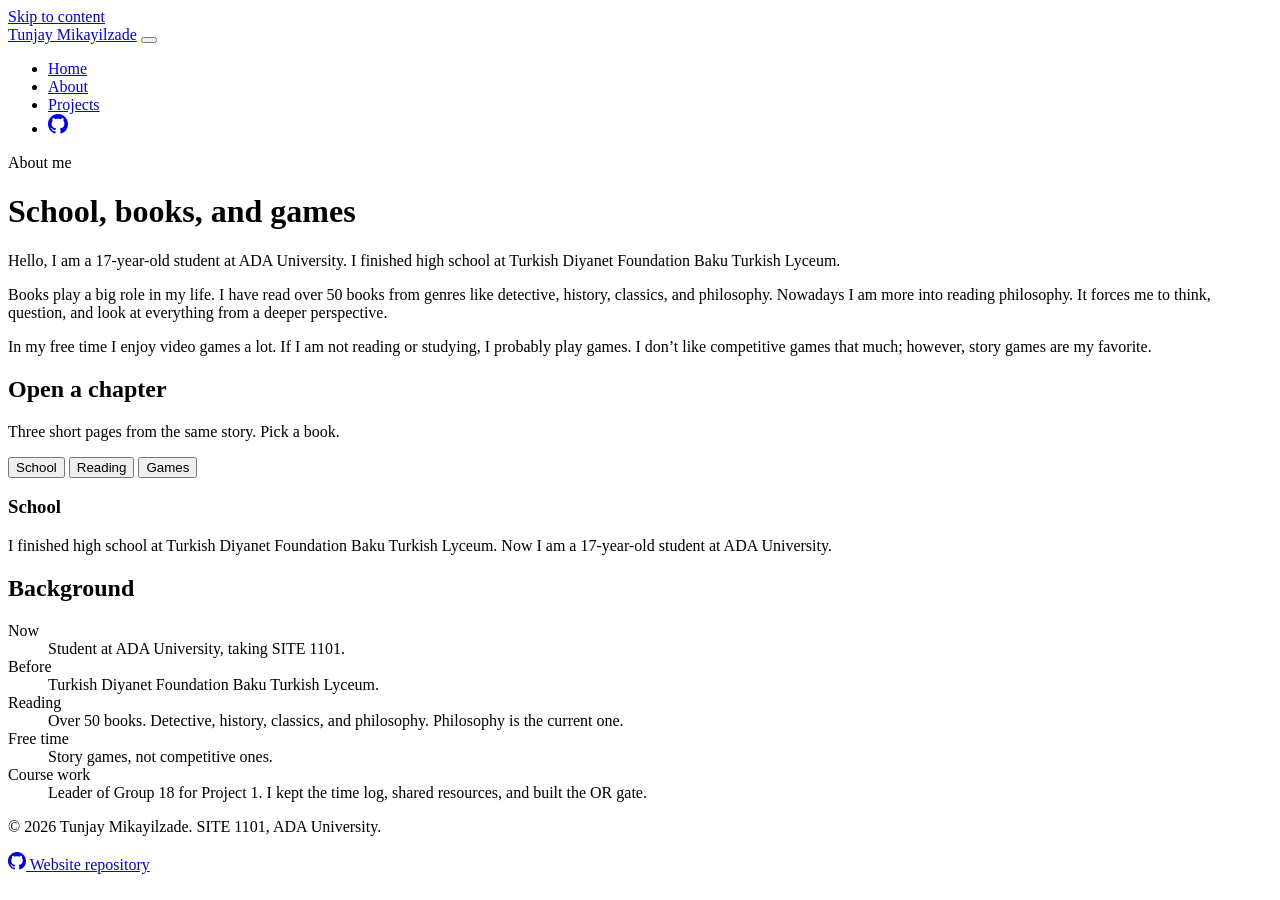
==== about.html @ 918c99fc "Add files via upload" ====
<!DOCTYPE html>
<html lang="en">
<head>
  <meta charset="utf-8">
  <meta name="viewport" content="width=device-width, initial-scale=1">
  <title>About | Tunjay Mikayilzade</title>
  <meta name="description" content="About Tunjay Mikayilzade: school, reading, and story games.">
  <link rel="icon" href="assets/images/favicon.svg" type="image/svg+xml">
  <link rel="preconnect" href="https://fonts.googleapis.com">
  <link rel="preconnect" href="https://fonts.gstatic.com" crossorigin>
  <link href="https://fonts.googleapis.com/css2?family=Literata:opsz,wght@7..72,560;7..72,650&family=Outfit:wght@400;500;600&display=swap" rel="stylesheet">
  <link rel="stylesheet" href="css/base.css">
  <link rel="stylesheet" href="css/components.css">
</head>
<body>
  <a class="skip-link" href="#main">Skip to content</a>
  <header class="site-header">
    <div class="container nav-bar">
      <a class="brand" href="index.html">Tunjay Mikayilzade</a>
      <button class="nav-toggle" type="button" aria-expanded="false" aria-controls="nav-menu" aria-label="Open menu">
        <span></span><span></span><span></span>
      </button>
      <nav id="nav-menu" class="nav-menu" aria-label="Main">
        <ul>
          <li><a href="index.html">Home</a></li>
          <li><a href="about.html" aria-current="page">About</a></li>
          <li><a href="projects.html">Projects</a></li>
          <li>
            <a class="icon-link" href="https://github.com/tunjaymikayilzade/personal-website" target="_blank" rel="noopener" aria-label="GitHub repository of this website">
              <svg width="20" height="20" viewBox="0 0 16 16" fill="currentColor" aria-hidden="true"><path d="M8 0C3.58 0 0 3.58 0 8c0 3.54 2.29 6.53 5.47 7.59.4.07.55-.17.55-.38 0-.19-.01-.82-.01-1.49-2.01.37-2.53-.49-2.69-.94-.09-.23-.48-.94-.82-1.13-.28-.15-.68-.52-.01-.53.63-.01 1.08.58 1.23.82.72 1.21 1.87.87 2.33.66.07-.52.28-.87.51-1.07-1.78-.2-3.64-.89-3.64-3.95 0-.87.31-1.59.82-2.15-.08-.2-.36-1.02.08-2.12 0 0 .67-.21 2.2.82.64-.18 1.32-.27 2-.27.68 0 1.36.09 2 .27 1.53-1.04 2.2-.82 2.2-.82.44 1.1.16 1.92.08 2.12.51.56.82 1.27.82 2.15 0 3.07-1.87 3.75-3.65 3.95.29.25.54.73.54 1.48 0 1.07-.01 1.93-.01 2.2 0 .21.15.46.55.38A8.013 8.013 0 0016 8c0-4.42-3.58-8-8-8z"/></svg>
            </a>
          </li>
        </ul>
      </nav>
    </div>
  </header>

  <main id="main">
    <div class="container">
      <header class="page-head">
        <p class="eyebrow">About me</p>
        <h1>School, books, and games</h1>
      </header>

      <section class="prose" aria-label="About me">
        <p>Hello, I am a 17-year-old student at ADA University. I finished high school at Turkish Diyanet Foundation Baku Turkish Lyceum.</p>
        <p>Books play a big role in my life. I have read over 50 books from genres like detective, history, classics, and philosophy. Nowadays I am more into reading philosophy. It forces me to think, question, and look at everything from a deeper perspective.</p>
        <p>In my free time I enjoy video games a lot. If I am not reading or studying, I probably play games. I don’t like competitive games that much; however, story games are my favorite.</p>
      </section>

      <section class="shelf" aria-labelledby="shelf-title">
        <h2 id="shelf-title">Open a chapter</h2>
        <p>Three short pages from the same story. Pick a book.</p>
        <div class="books" role="tablist" aria-label="Chapters">
          <button class="book book--school" type="button" role="tab" id="tab-school" data-chapter="school" aria-selected="true" aria-controls="chapter-panel">School</button>
          <button class="book book--reading" type="button" role="tab" id="tab-reading" data-chapter="reading" aria-selected="false" aria-controls="chapter-panel">Reading</button>
          <button class="book book--games" type="button" role="tab" id="tab-games" data-chapter="games" aria-selected="false" aria-controls="chapter-panel">Games</button>
        </div>
        <div class="chapter" id="chapter-panel" role="tabpanel" aria-labelledby="tab-school">
          <h3>School</h3>
          <p>I finished high school at Turkish Diyanet Foundation Baku Turkish Lyceum. Now I am a 17-year-old student at ADA University.</p>
        </div>
      </section>

      <section class="section" aria-labelledby="background-title">
        <h2 id="background-title">Background</h2>
        <dl class="facts">
          <dt>Now</dt>
          <dd>Student at ADA University, taking SITE 1101.</dd>
          <dt>Before</dt>
          <dd>Turkish Diyanet Foundation Baku Turkish Lyceum.</dd>
          <dt>Reading</dt>
          <dd>Over 50 books. Detective, history, classics, and philosophy. Philosophy is the current one.</dd>
          <dt>Free time</dt>
          <dd>Story games, not competitive ones.</dd>
          <dt>Course work</dt>
          <dd>Leader of Group 18 for Project 1. I kept the time log, shared resources, and built the OR gate.</dd>
        </dl>
      </section>
    </div>
  </main>

  <footer class="site-footer">
    <div class="container footer-inner">
      <p>&copy; <span id="year">2026</span> Tunjay Mikayilzade. SITE 1101, ADA University.</p>
      <div class="footer-links">
        <a href="https://github.com/tunjaymikayilzade/personal-website" target="_blank" rel="noopener">
          <svg width="18" height="18" viewBox="0 0 16 16" fill="currentColor" aria-hidden="true"><path d="M8 0C3.58 0 0 3.58 0 8c0 3.54 2.29 6.53 5.47 7.59.4.07.55-.17.55-.38 0-.19-.01-.82-.01-1.49-2.01.37-2.53-.49-2.69-.94-.09-.23-.48-.94-.82-1.13-.28-.15-.68-.52-.01-.53.63-.01 1.08.58 1.23.82.72 1.21 1.87.87 2.33.66.07-.52.28-.87.51-1.07-1.78-.2-3.64-.89-3.64-3.95 0-.87.31-1.59.82-2.15-.08-.2-.36-1.02.08-2.12 0 0 .67-.21 2.2.82.64-.18 1.32-.27 2-.27.68 0 1.36.09 2 .27 1.53-1.04 2.2-.82 2.2-.82.44 1.1.16 1.92.08 2.12.51.56.82 1.27.82 2.15 0 3.07-1.87 3.75-3.65 3.95.29.25.54.73.54 1.48 0 1.07-.01 1.93-.01 2.2 0 .21.15.46.55.38A8.013 8.013 0 0016 8c0-4.42-3.58-8-8-8z"/></svg>
          Website repository
        </a>
      </div>
    </div>
  </footer>
  <script src="js/main.js" defer></script>
</body>
</html>
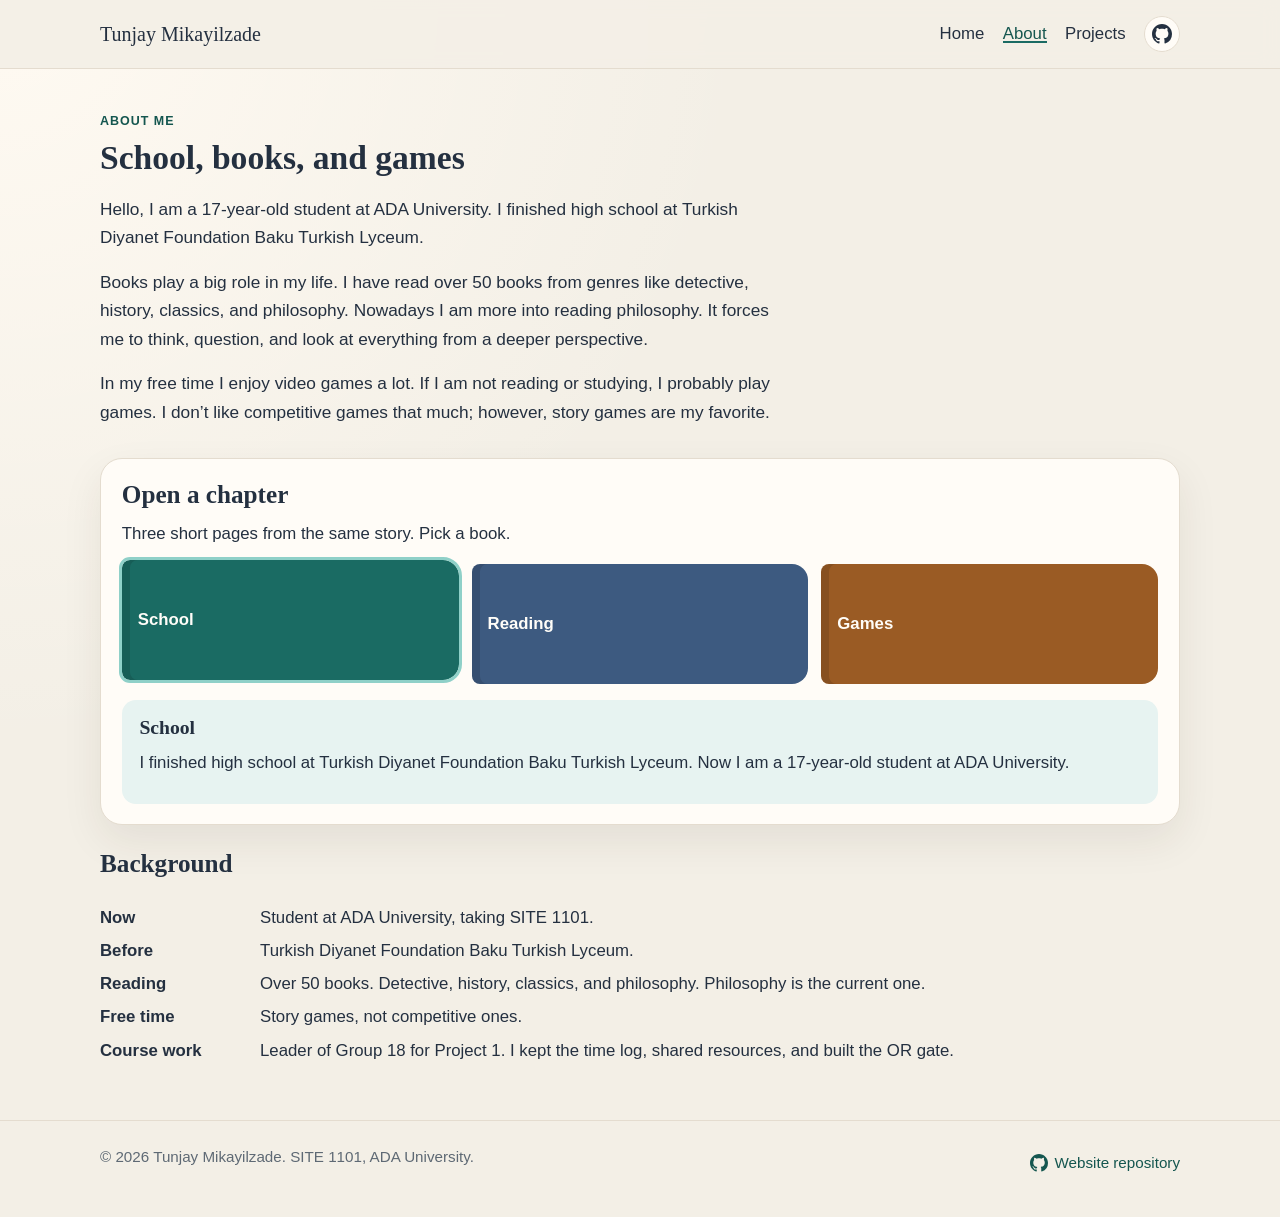
==== commit 68a1c182: "Fix repository links and update README" ====
--- a/about.html
+++ b/about.html
@@ -26,7 +26,7 @@
           <li><a href="about.html" aria-current="page">About</a></li>
           <li><a href="projects.html">Projects</a></li>
           <li>
-            <a class="icon-link" href="https://github.com/tunjaymikayilzade/personal-website" target="_blank" rel="noopener" aria-label="GitHub repository of this website">
+            <a class="icon-link" href="https://github.com/tunjaymikayilzade/tunjaymikayilzade.github.io" target="_blank" rel="noopener" aria-label="GitHub repository of this website">
               <svg width="20" height="20" viewBox="0 0 16 16" fill="currentColor" aria-hidden="true"><path d="M8 0C3.58 0 0 3.58 0 8c0 3.54 2.29 6.53 5.47 7.59.4.07.55-.17.55-.38 0-.19-.01-.82-.01-1.49-2.01.37-2.53-.49-2.69-.94-.09-.23-.48-.94-.82-1.13-.28-.15-.68-.52-.01-.53.63-.01 1.08.58 1.23.82.72 1.21 1.87.87 2.33.66.07-.52.28-.87.51-1.07-1.78-.2-3.64-.89-3.64-3.95 0-.87.31-1.59.82-2.15-.08-.2-.36-1.02.08-2.12 0 0 .67-.21 2.2.82.64-.18 1.32-.27 2-.27.68 0 1.36.09 2 .27 1.53-1.04 2.2-.82 2.2-.82.44 1.1.16 1.92.08 2.12.51.56.82 1.27.82 2.15 0 3.07-1.87 3.75-3.65 3.95.29.25.54.73.54 1.48 0 1.07-.01 1.93-.01 2.2 0 .21.15.46.55.38A8.013 8.013 0 0016 8c0-4.42-3.58-8-8-8z"/></svg>
             </a>
           </li>
@@ -84,7 +84,7 @@
     <div class="container footer-inner">
       <p>&copy; <span id="year">2026</span> Tunjay Mikayilzade. SITE 1101, ADA University.</p>
       <div class="footer-links">
-        <a href="https://github.com/tunjaymikayilzade/personal-website" target="_blank" rel="noopener">
+        <a href="https://github.com/tunjaymikayilzade/tunjaymikayilzade.github.io" target="_blank" rel="noopener">
           <svg width="18" height="18" viewBox="0 0 16 16" fill="currentColor" aria-hidden="true"><path d="M8 0C3.58 0 0 3.58 0 8c0 3.54 2.29 6.53 5.47 7.59.4.07.55-.17.55-.38 0-.19-.01-.82-.01-1.49-2.01.37-2.53-.49-2.69-.94-.09-.23-.48-.94-.82-1.13-.28-.15-.68-.52-.01-.53.63-.01 1.08.58 1.23.82.72 1.21 1.87.87 2.33.66.07-.52.28-.87.51-1.07-1.78-.2-3.64-.89-3.64-3.95 0-.87.31-1.59.82-2.15-.08-.2-.36-1.02.08-2.12 0 0 .67-.21 2.2.82.64-.18 1.32-.27 2-.27.68 0 1.36.09 2 .27 1.53-1.04 2.2-.82 2.2-.82.44 1.1.16 1.92.08 2.12.51.56.82 1.27.82 2.15 0 3.07-1.87 3.75-3.65 3.95.29.25.54.73.54 1.48 0 1.07-.01 1.93-.01 2.2 0 .21.15.46.55.38A8.013 8.013 0 0016 8c0-4.42-3.58-8-8-8z"/></svg>
           Website repository
         </a>
--- a/css/base.css
+++ b/css/base.css
@@ -0,0 +1,218 @@
+:root {
+  --paper: #f3efe6;
+  --card: #fffcf7;
+  --ink: #243040;
+  --muted: #5e6974;
+  --line: #e4dccf;
+  --accent: #1a6b63;
+  --accent-dark: #14564f;
+  --accent-soft: #e7f3f1;
+  --warm: #9a5b24;
+  --warm-soft: #f8efe4;
+  --shadow: 0 16px 40px rgba(48, 38, 22, 0.08);
+  --serif: "Literata", Georgia, "Times New Roman", serif;
+  --sans: "Outfit", "Segoe UI", sans-serif;
+  --space: 1.25rem;
+  --max: 1080px;
+}
+
+*,
+*::before,
+*::after {
+  box-sizing: border-box;
+}
+
+html {
+  scroll-behavior: smooth;
+}
+
+body {
+  margin: 0;
+  min-height: 100vh;
+  background:
+    radial-gradient(circle at top left, #fffaf2 0, transparent 42%),
+    var(--paper);
+  color: var(--ink);
+  font-family: var(--sans);
+  font-size: 1.05rem;
+  line-height: 1.65;
+}
+
+img {
+  max-width: 100%;
+  height: auto;
+  display: block;
+}
+
+a {
+  color: var(--accent-dark);
+}
+
+a:hover {
+  color: var(--accent);
+}
+
+h1, h2, h3 {
+  font-family: var(--serif);
+  line-height: 1.2;
+  font-weight: 650;
+  margin: 0 0 0.6rem;
+}
+
+p {
+  margin: 0 0 1rem;
+}
+
+.skip-link {
+  position: absolute;
+  left: 1rem;
+  top: -3rem;
+  background: var(--ink);
+  color: white;
+  padding: 0.5rem 0.8rem;
+  z-index: 20;
+}
+
+.skip-link:focus {
+  top: 1rem;
+}
+
+.container {
+  width: min(var(--max), calc(100% - 2rem));
+  margin-inline: auto;
+}
+
+.site-header {
+  position: sticky;
+  top: 0;
+  z-index: 10;
+  background: rgba(243, 239, 230, 0.92);
+  border-bottom: 1px solid var(--line);
+  backdrop-filter: blur(10px);
+}
+
+.nav-bar {
+  display: flex;
+  align-items: center;
+  justify-content: space-between;
+  min-height: 4.25rem;
+  gap: 1rem;
+}
+
+.brand {
+  font-family: var(--serif);
+  color: var(--ink);
+  text-decoration: none;
+  font-size: 1.25rem;
+}
+
+.brand span {
+  color: var(--accent);
+}
+
+.nav-menu ul {
+  display: flex;
+  align-items: center;
+  gap: 0.4rem 1.15rem;
+  list-style: none;
+  margin: 0;
+  padding: 0;
+}
+
+.nav-menu a {
+  color: var(--ink);
+  text-decoration: none;
+  font-weight: 500;
+}
+
+.nav-menu a[aria-current="page"] {
+  color: var(--accent-dark);
+  box-shadow: inset 0 -2px 0 var(--accent);
+}
+
+.icon-link {
+  display: inline-flex;
+  align-items: center;
+  justify-content: center;
+  width: 2.25rem;
+  height: 2.25rem;
+  border-radius: 999px;
+  border: 1px solid var(--line);
+  background: var(--card);
+}
+
+.nav-toggle {
+  display: none;
+  width: 2.6rem;
+  height: 2.6rem;
+  border: 1px solid var(--line);
+  border-radius: 10px;
+  background: var(--card);
+  padding: 0.45rem;
+}
+
+.nav-toggle span {
+  display: block;
+  height: 2px;
+  margin: 5px 0;
+  background: var(--ink);
+}
+
+.site-footer {
+  margin-top: 3rem;
+  border-top: 1px solid var(--line);
+  padding: 1.4rem 0 2rem;
+  color: var(--muted);
+  font-size: 0.95rem;
+}
+
+.footer-inner {
+  display: flex;
+  justify-content: space-between;
+  gap: 1rem;
+  align-items: center;
+}
+
+.footer-links a {
+  display: inline-flex;
+  align-items: center;
+  gap: 0.4rem;
+  text-decoration: none;
+  font-weight: 500;
+}
+
+:focus-visible {
+  outline: 3px solid #8fd0c8;
+  outline-offset: 3px;
+}
+
+@media (max-width: 760px) {
+  .nav-toggle {
+    display: inline-block;
+  }
+
+  .nav-menu {
+    display: none;
+    position: absolute;
+    left: 0;
+    right: 0;
+    top: 4.25rem;
+    background: var(--card);
+    border-bottom: 1px solid var(--line);
+    padding: 0.6rem 1rem 1rem;
+  }
+
+  .nav-menu.is-open {
+    display: block;
+  }
+
+  .nav-menu ul {
+    flex-direction: column;
+    align-items: flex-start;
+  }
+
+  .footer-inner {
+    flex-direction: column;
+    align-items: flex-start;
+  }
+}
--- a/css/components.css
+++ b/css/components.css
@@ -0,0 +1,287 @@
+.hero {
+  display: grid;
+  grid-template-columns: 1.15fr 0.85fr;
+  gap: 2.5rem;
+  align-items: center;
+  padding: 3.2rem 0 1rem;
+}
+
+.eyebrow {
+  letter-spacing: 0.08em;
+  text-transform: uppercase;
+  font-size: 0.78rem;
+  font-weight: 600;
+  color: var(--accent-dark);
+  margin-bottom: 0.45rem;
+}
+
+.lead {
+  font-size: 1.12rem;
+  max-width: 38rem;
+}
+
+.btn-row,
+.chip-row {
+  display: flex;
+  flex-wrap: wrap;
+  gap: 0.7rem;
+  margin-top: 1.2rem;
+}
+
+.btn {
+  display: inline-flex;
+  align-items: center;
+  justify-content: center;
+  text-decoration: none;
+  background: var(--accent);
+  color: #fffdf8;
+  border-radius: 999px;
+  padding: 0.7rem 1.15rem;
+  font-weight: 600;
+  border: 0;
+  cursor: pointer;
+  font: inherit;
+}
+
+.btn:hover {
+  background: var(--accent-dark);
+  color: white;
+}
+
+.btn--ghost {
+  background: transparent;
+  color: var(--ink);
+  border: 1px solid var(--line);
+}
+
+.btn--ghost:hover {
+  background: var(--card);
+  color: var(--ink);
+}
+
+.chip {
+  background: var(--card);
+  border: 1px solid var(--line);
+  border-radius: 999px;
+  padding: 0.35rem 0.8rem;
+  color: var(--muted);
+  font-size: 0.92rem;
+}
+
+.portrait {
+  background: var(--card);
+  border-radius: 28px;
+  padding: 0.8rem;
+  box-shadow: var(--shadow);
+  border: 1px solid var(--line);
+}
+
+.portrait img {
+  width: 100%;
+  border-radius: 20px;
+  object-fit: cover;
+  aspect-ratio: 4 / 5;
+}
+
+.section {
+  padding: 1.5rem 0 0.5rem;
+}
+
+.card-grid {
+  display: grid;
+  grid-template-columns: repeat(2, 1fr);
+  gap: 1rem;
+}
+
+.card {
+  background: var(--card);
+  border: 1px solid var(--line);
+  border-radius: 18px;
+  padding: 1.25rem 1.3rem 1.1rem;
+  text-decoration: none;
+  color: inherit;
+  box-shadow: var(--shadow);
+}
+
+.card p {
+  color: var(--muted);
+  margin-bottom: 0.4rem;
+}
+
+.page-head {
+  padding: 2.6rem 0 0.4rem;
+  max-width: 42rem;
+}
+
+.prose {
+  max-width: 42rem;
+}
+
+.prose p {
+  font-size: 1.08rem;
+}
+
+.shelf {
+  margin-top: 2rem;
+  background: var(--card);
+  border: 1px solid var(--line);
+  border-radius: 22px;
+  padding: 1.3rem;
+  box-shadow: var(--shadow);
+}
+
+.books {
+  display: grid;
+  grid-template-columns: repeat(3, 1fr);
+  gap: 0.8rem;
+  margin: 1rem 0;
+}
+
+.book {
+  min-height: 7.5rem;
+  border: 0;
+  border-radius: 8px 16px 16px 8px;
+  cursor: pointer;
+  color: #fffdf8;
+  font: inherit;
+  font-weight: 600;
+  text-align: left;
+  padding: 1rem;
+  box-shadow: inset 8px 0 0 rgba(0, 0, 0, 0.12);
+}
+
+.book[aria-selected="true"] {
+  transform: translateY(-4px);
+  outline: 3px solid #8fd0c8;
+}
+
+.book--school { background: #1a6b63; }
+.book--reading { background: #3d5a80; }
+.book--games { background: #9a5b24; }
+
+.chapter {
+  background: var(--accent-soft);
+  border-radius: 14px;
+  padding: 1rem 1.1rem 0.2rem;
+  min-height: 6.5rem;
+}
+
+.facts {
+  display: grid;
+  grid-template-columns: 9rem 1fr;
+  gap: 0.35rem 1rem;
+  margin: 1.5rem 0 0;
+}
+
+.facts dt {
+  font-weight: 600;
+}
+
+.facts dd {
+  margin: 0;
+}
+
+.project {
+  display: grid;
+  grid-template-columns: 280px 1fr;
+  gap: 1.4rem;
+  background: var(--card);
+  border: 1px solid var(--line);
+  border-radius: 22px;
+  padding: 1.1rem;
+  margin: 1rem 0;
+  box-shadow: var(--shadow);
+}
+
+.project img,
+.project svg {
+  width: 100%;
+  border-radius: 14px;
+  border: 1px solid var(--line);
+  background: var(--paper);
+}
+
+.tags {
+  display: flex;
+  flex-wrap: wrap;
+  gap: 0.4rem;
+  list-style: none;
+  padding: 0;
+  margin: 0 0 0.7rem;
+}
+
+.tag {
+  background: var(--accent-soft);
+  color: var(--accent-dark);
+  border-radius: 999px;
+  padding: 0.15rem 0.65rem;
+  font-size: 0.85rem;
+  font-weight: 600;
+}
+
+.tag--warm {
+  background: var(--warm-soft);
+  color: var(--warm);
+}
+
+.project--pending {
+  grid-template-columns: 1fr;
+  background: transparent;
+  border-style: dashed;
+  box-shadow: none;
+}
+
+.table-wrap {
+  overflow-x: auto;
+}
+
+table {
+  width: 100%;
+  border-collapse: collapse;
+  background: var(--card);
+  margin: 0.6rem 0 1.2rem;
+}
+
+th, td {
+  text-align: left;
+  padding: 0.7rem 0.8rem;
+  border-bottom: 1px solid var(--line);
+  vertical-align: top;
+}
+
+th {
+  font-size: 0.86rem;
+  letter-spacing: 0.03em;
+  text-transform: uppercase;
+  color: var(--muted);
+}
+
+tr.is-me {
+  background: var(--accent-soft);
+}
+
+.truth {
+  width: auto;
+  min-width: 11rem;
+}
+
+.truth td, .truth th {
+  text-align: center;
+}
+
+@media (max-width: 800px) {
+  .hero,
+  .card-grid,
+  .project,
+  .books {
+    grid-template-columns: 1fr;
+  }
+
+  .facts {
+    grid-template-columns: 1fr;
+  }
+
+  .hero {
+    padding-top: 2rem;
+  }
+}
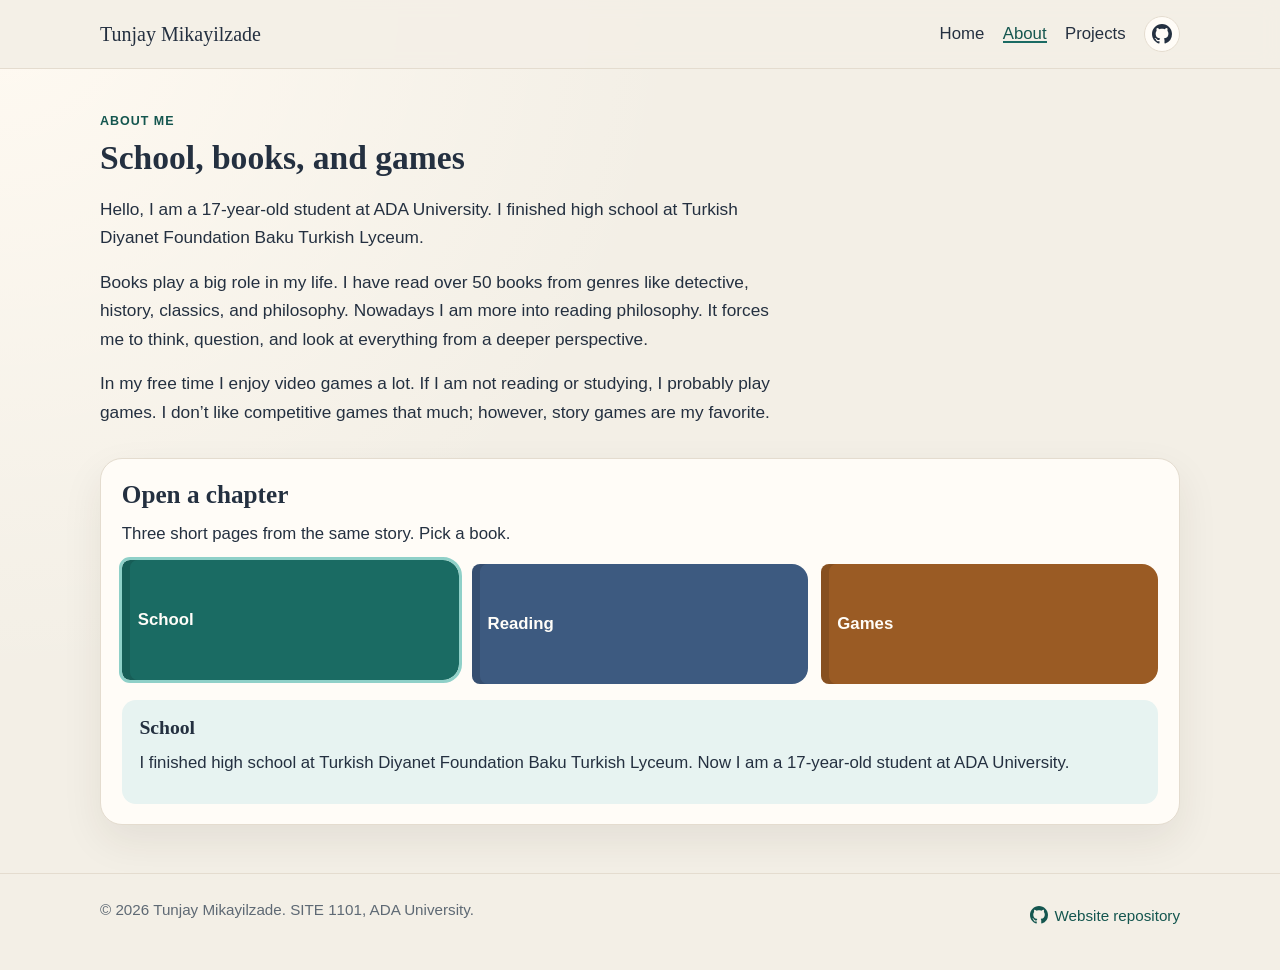
==== commit 1f2436d0: "Remove chips and background section, add interactive OR gate" ====
--- a/about.html
+++ b/about.html
@@ -61,22 +61,6 @@
           <p>I finished high school at Turkish Diyanet Foundation Baku Turkish Lyceum. Now I am a 17-year-old student at ADA University.</p>
         </div>
       </section>
-
-      <section class="section" aria-labelledby="background-title">
-        <h2 id="background-title">Background</h2>
-        <dl class="facts">
-          <dt>Now</dt>
-          <dd>Student at ADA University, taking SITE 1101.</dd>
-          <dt>Before</dt>
-          <dd>Turkish Diyanet Foundation Baku Turkish Lyceum.</dd>
-          <dt>Reading</dt>
-          <dd>Over 50 books. Detective, history, classics, and philosophy. Philosophy is the current one.</dd>
-          <dt>Free time</dt>
-          <dd>Story games, not competitive ones.</dd>
-          <dt>Course work</dt>
-          <dd>Leader of Group 18 for Project 1. I kept the time log, shared resources, and built the OR gate.</dd>
-        </dl>
-      </section>
     </div>
   </main>
 
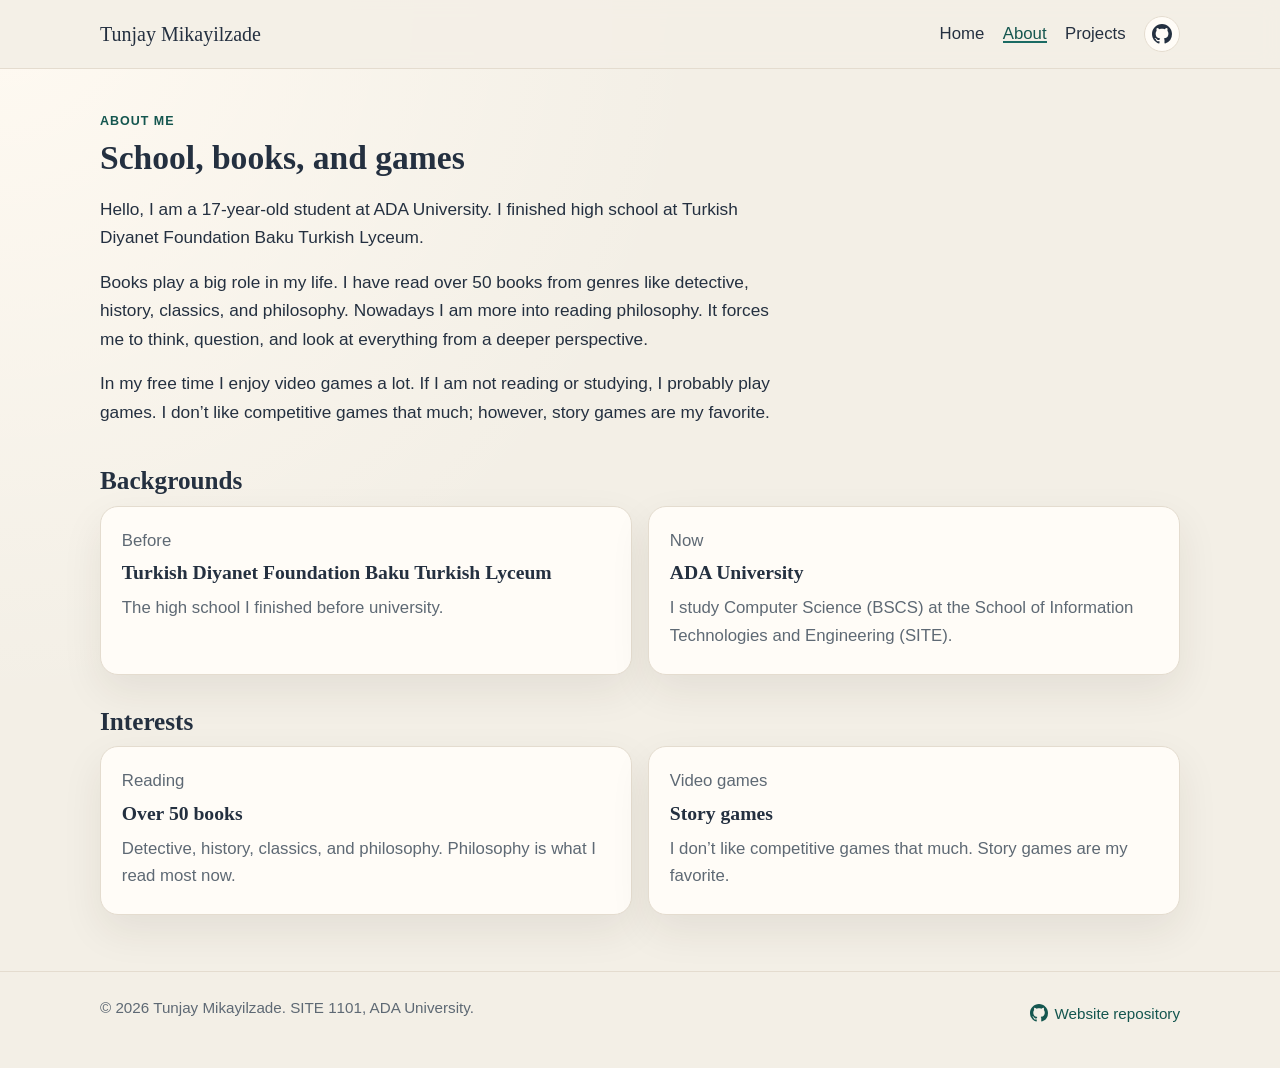
==== commit 353d0601: "Update home text, add Backgrounds and Interests to About" ====
--- a/about.html
+++ b/about.html
@@ -47,18 +47,35 @@
         <p>Books play a big role in my life. I have read over 50 books from genres like detective, history, classics, and philosophy. Nowadays I am more into reading philosophy. It forces me to think, question, and look at everything from a deeper perspective.</p>
         <p>In my free time I enjoy video games a lot. If I am not reading or studying, I probably play games. I don’t like competitive games that much; however, story games are my favorite.</p>
       </section>
+      <section class="section" aria-labelledby="backgrounds-title">
+        <h2 id="backgrounds-title">Backgrounds</h2>
+        <div class="card-grid">
+          <div class="card">
+            <p class="card-label">Before</p>
+            <h3>Turkish Diyanet Foundation Baku Turkish Lyceum</h3>
+            <p>The high school I finished before university.</p>
+          </div>
+          <div class="card">
+            <p class="card-label">Now</p>
+            <h3>ADA University</h3>
+            <p>I study Computer Science (BSCS) at the School of Information Technologies and Engineering (SITE).</p>
+          </div>
+        </div>
+      </section>
 
-      <section class="shelf" aria-labelledby="shelf-title">
-        <h2 id="shelf-title">Open a chapter</h2>
-        <p>Three short pages from the same story. Pick a book.</p>
-        <div class="books" role="tablist" aria-label="Chapters">
-          <button class="book book--school" type="button" role="tab" id="tab-school" data-chapter="school" aria-selected="true" aria-controls="chapter-panel">School</button>
-          <button class="book book--reading" type="button" role="tab" id="tab-reading" data-chapter="reading" aria-selected="false" aria-controls="chapter-panel">Reading</button>
-          <button class="book book--games" type="button" role="tab" id="tab-games" data-chapter="games" aria-selected="false" aria-controls="chapter-panel">Games</button>
-        </div>
-        <div class="chapter" id="chapter-panel" role="tabpanel" aria-labelledby="tab-school">
-          <h3>School</h3>
-          <p>I finished high school at Turkish Diyanet Foundation Baku Turkish Lyceum. Now I am a 17-year-old student at ADA University.</p>
+      <section class="section" aria-labelledby="interests-title">
+        <h2 id="interests-title">Interests</h2>
+        <div class="card-grid">
+          <div class="card">
+            <p class="card-label">Reading</p>
+            <h3>Over 50 books</h3>
+            <p>Detective, history, classics, and philosophy. Philosophy is what I read most now.</p>
+          </div>
+          <div class="card">
+            <p class="card-label">Video games</p>
+            <h3>Story games</h3>
+            <p>I don’t like competitive games that much. Story games are my favorite.</p>
+          </div>
         </div>
       </section>
     </div>
--- a/css/components.css
+++ b/css/components.css
@@ -285,3 +285,94 @@
     padding-top: 2rem;
   }
 }
+
+/* OR gate game on the projects page */
+.gate-game {
+  margin: 0;
+}
+
+.gate-game svg {
+  display: block;
+}
+
+.gate-game .wire {
+  stroke: #9aa3ab;
+  stroke-width: 4;
+  stroke-linecap: round;
+  fill: none;
+  transition: stroke 0.2s ease;
+}
+
+.gate-game .wire.is-on {
+  stroke: #d99a00;
+}
+
+.gate-game .gate-body {
+  stroke: var(--accent);
+  stroke-width: 3;
+  fill: var(--accent-soft);
+}
+
+.gate-game .lamp {
+  fill: #e4dfd3;
+  stroke: #9aa3ab;
+  stroke-width: 3;
+  transition: fill 0.2s ease, filter 0.2s ease;
+}
+
+.gate-game .lamp.is-on {
+  fill: #ffd54a;
+  stroke: #d99a00;
+  filter: drop-shadow(0 0 10px rgba(255, 196, 40, 0.9));
+}
+
+.gate-game text {
+  fill: var(--ink);
+  font-family: var(--serif);
+  font-size: 16px;
+}
+
+.gate-game .gate-label {
+  fill: var(--accent-dark);
+  font-weight: 700;
+}
+
+.gate-controls {
+  display: grid;
+  grid-template-columns: 1fr 1fr;
+  gap: 0.5rem;
+  margin-top: 0.7rem;
+}
+
+.switch-btn {
+  font: inherit;
+  font-size: 0.95rem;
+  font-weight: 600;
+  padding: 0.55rem 0.4rem;
+  border-radius: 12px;
+  border: 1px solid var(--line);
+  background: var(--card);
+  color: var(--ink);
+  cursor: pointer;
+}
+
+.switch-btn:hover {
+  border-color: var(--accent);
+}
+
+.switch-btn[aria-pressed="true"] {
+  background: var(--accent);
+  border-color: var(--accent);
+  color: #fff;
+}
+
+.gate-game figcaption {
+  margin-top: 0.6rem;
+  font-size: 0.95rem;
+  color: var(--muted);
+}
+
+.truth tr.is-active {
+  background: var(--accent-soft);
+  font-weight: 700;
+}
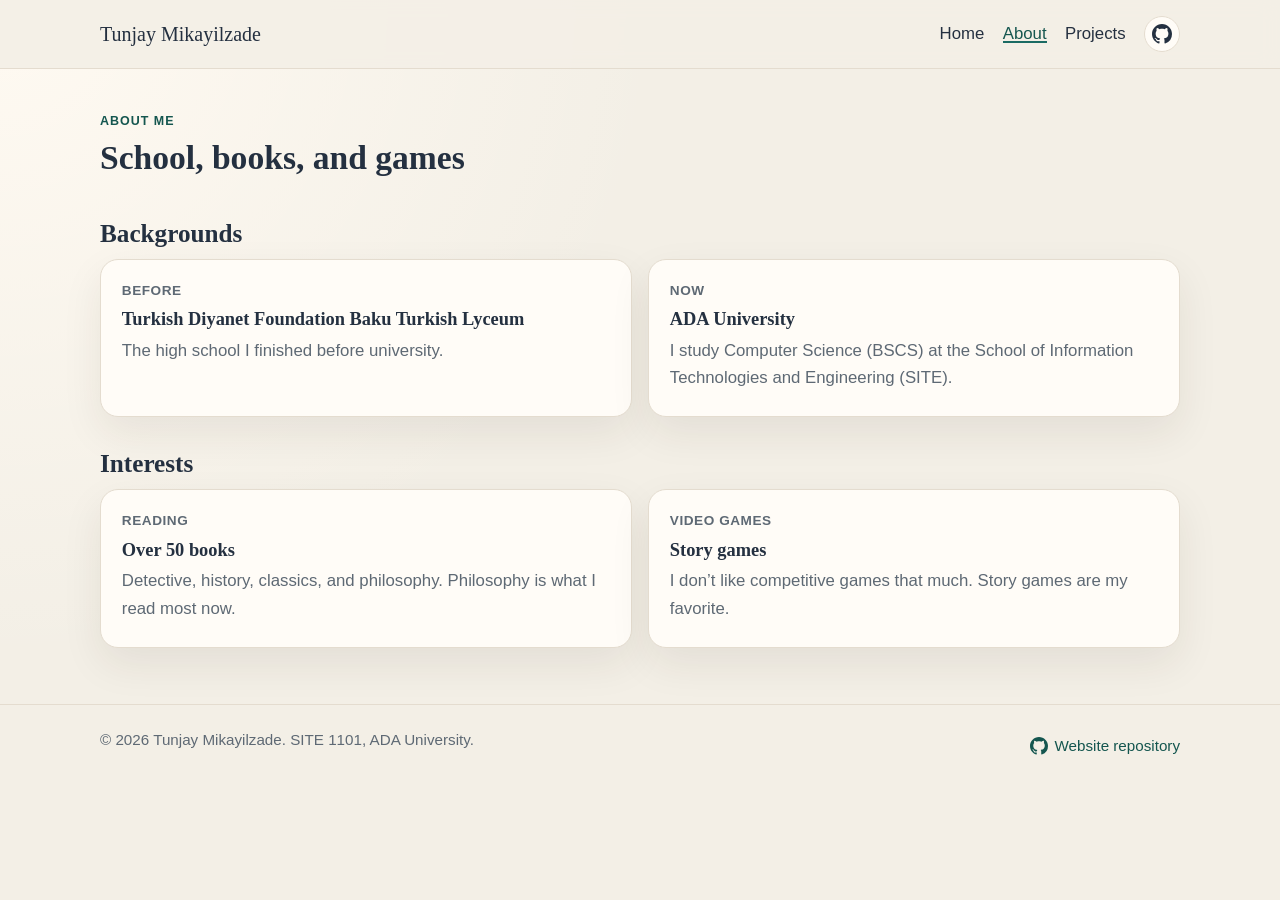
==== commit c3d4aa29: "Remove duplicate intro text from About page" ====
--- a/about.html
+++ b/about.html
@@ -41,12 +41,6 @@
         <p class="eyebrow">About me</p>
         <h1>School, books, and games</h1>
       </header>
-
-      <section class="prose" aria-label="About me">
-        <p>Hello, I am a 17-year-old student at ADA University. I finished high school at Turkish Diyanet Foundation Baku Turkish Lyceum.</p>
-        <p>Books play a big role in my life. I have read over 50 books from genres like detective, history, classics, and philosophy. Nowadays I am more into reading philosophy. It forces me to think, question, and look at everything from a deeper perspective.</p>
-        <p>In my free time I enjoy video games a lot. If I am not reading or studying, I probably play games. I don’t like competitive games that much; however, story games are my favorite.</p>
-      </section>
       <section class="section" aria-labelledby="backgrounds-title">
         <h2 id="backgrounds-title">Backgrounds</h2>
         <div class="card-grid">
--- a/css/components.css
+++ b/css/components.css
@@ -121,64 +121,18 @@
   font-size: 1.08rem;
 }
 
-.shelf {
-  margin-top: 2rem;
-  background: var(--card);
-  border: 1px solid var(--line);
-  border-radius: 22px;
-  padding: 1.3rem;
-  box-shadow: var(--shadow);
-}
-
-.books {
-  display: grid;
-  grid-template-columns: repeat(3, 1fr);
-  gap: 0.8rem;
-  margin: 1rem 0;
-}
-
-.book {
-  min-height: 7.5rem;
-  border: 0;
-  border-radius: 8px 16px 16px 8px;
-  cursor: pointer;
-  color: #fffdf8;
-  font: inherit;
-  font-weight: 600;
-  text-align: left;
-  padding: 1rem;
-  box-shadow: inset 8px 0 0 rgba(0, 0, 0, 0.12);
-}
-
-.book[aria-selected="true"] {
-  transform: translateY(-4px);
-  outline: 3px solid #8fd0c8;
-}
-
-.book--school { background: #1a6b63; }
-.book--reading { background: #3d5a80; }
-.book--games { background: #9a5b24; }
-
-.chapter {
-  background: var(--accent-soft);
-  border-radius: 14px;
-  padding: 1rem 1.1rem 0.2rem;
-  min-height: 6.5rem;
-}
-
-.facts {
-  display: grid;
-  grid-template-columns: 9rem 1fr;
-  gap: 0.35rem 1rem;
-  margin: 1.5rem 0 0;
-}
-
-.facts dt {
-  font-weight: 600;
-}
-
-.facts dd {
-  margin: 0;
+.card-label {
+  margin: 0 0 0.2rem;
+  font-size: 0.85rem;
+  font-weight: 600;
+  letter-spacing: 0.04em;
+  text-transform: uppercase;
+  color: var(--accent-dark);
+}
+
+.card h3 {
+  margin: 0 0 0.4rem;
+  font-size: 1.15rem;
 }
 
 .project {
@@ -272,12 +226,7 @@
 @media (max-width: 800px) {
   .hero,
   .card-grid,
-  .project,
-  .books {
-    grid-template-columns: 1fr;
-  }
-
-  .facts {
+  .project {
     grid-template-columns: 1fr;
   }
 
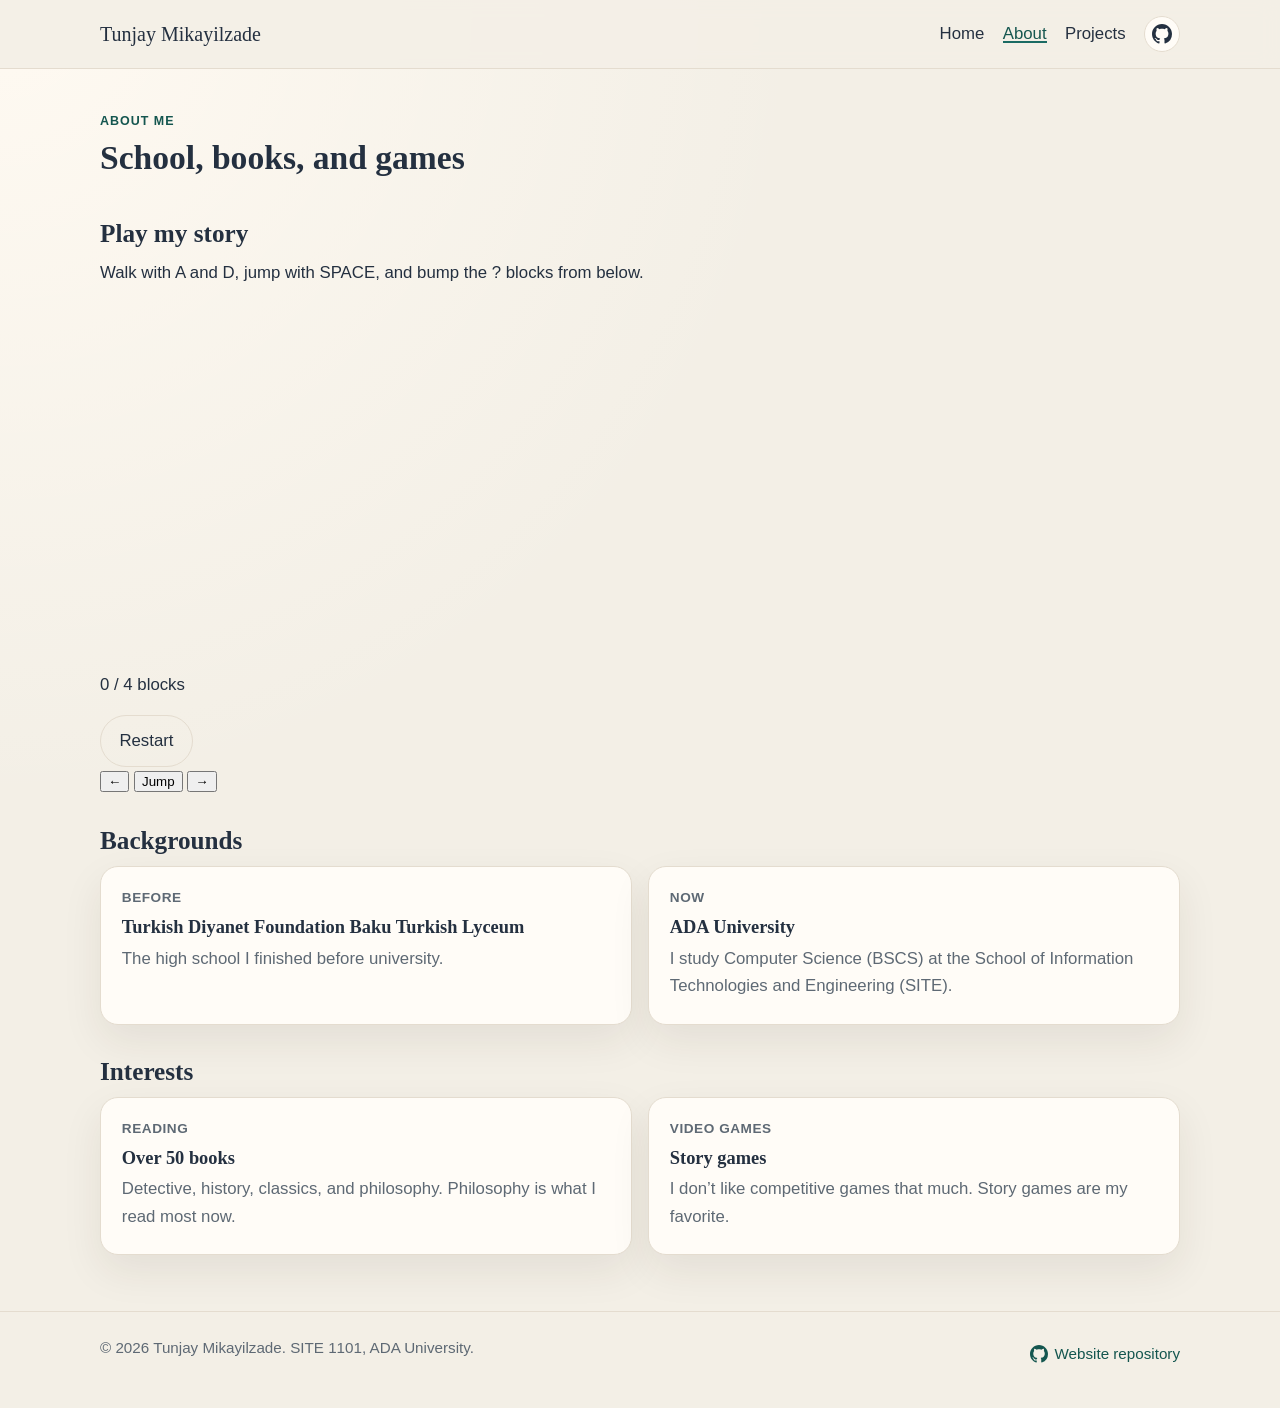
==== commit a52dc6d9: "Add platformer game section to About page" ====
--- a/about.html
+++ b/about.html
@@ -11,6 +11,7 @@
   <link href="https://fonts.googleapis.com/css2?family=Literata:opsz,wght@7..72,560;7..72,650&family=Outfit:wght@400;500;600&display=swap" rel="stylesheet">
   <link rel="stylesheet" href="css/base.css">
   <link rel="stylesheet" href="css/components.css">
+  <link rel="stylesheet" href="css/game.css">
 </head>
 <body>
   <a class="skip-link" href="#main">Skip to content</a>
@@ -41,6 +42,24 @@
         <p class="eyebrow">About me</p>
         <h1>School, books, and games</h1>
       </header>
+
+      <section class="section" aria-labelledby="game-title">
+        <h2 id="game-title">Play my story</h2>
+        <p class="game-intro">Walk with A and D, jump with SPACE, and bump the ? blocks from below.</p>
+        <div class="platformer" id="platformer">
+          <canvas width="800" height="360" tabindex="0" aria-label="Platformer game. Use A and D to move and Space to jump. The same facts are written in the sections below.">Your browser does not support the game. The same facts are written below.</canvas>
+          <div class="game-bar">
+            <p class="game-count" id="game-count">0 / 4 blocks</p>
+            <button class="btn btn--ghost" id="game-restart" type="button">Restart</button>
+          </div>
+          <div class="game-message" id="game-message" aria-live="polite"></div>
+          <div class="touch-controls">
+            <button type="button" data-control="left" aria-label="Move left">&larr;</button>
+            <button type="button" data-control="jump">Jump</button>
+            <button type="button" data-control="right" aria-label="Move right">&rarr;</button>
+          </div>
+        </div>
+      </section>
       <section class="section" aria-labelledby="backgrounds-title">
         <h2 id="backgrounds-title">Backgrounds</h2>
         <div class="card-grid">
@@ -87,5 +106,6 @@
     </div>
   </footer>
   <script src="js/main.js" defer></script>
+  <script src="js/platformer.js" defer></script>
 </body>
 </html>
--- a/css/components.css
+++ b/css/components.css
@@ -113,14 +113,6 @@
   max-width: 42rem;
 }
 
-.prose {
-  max-width: 42rem;
-}
-
-.prose p {
-  font-size: 1.08rem;
-}
-
 .card-label {
   margin: 0 0 0.2rem;
   font-size: 0.85rem;
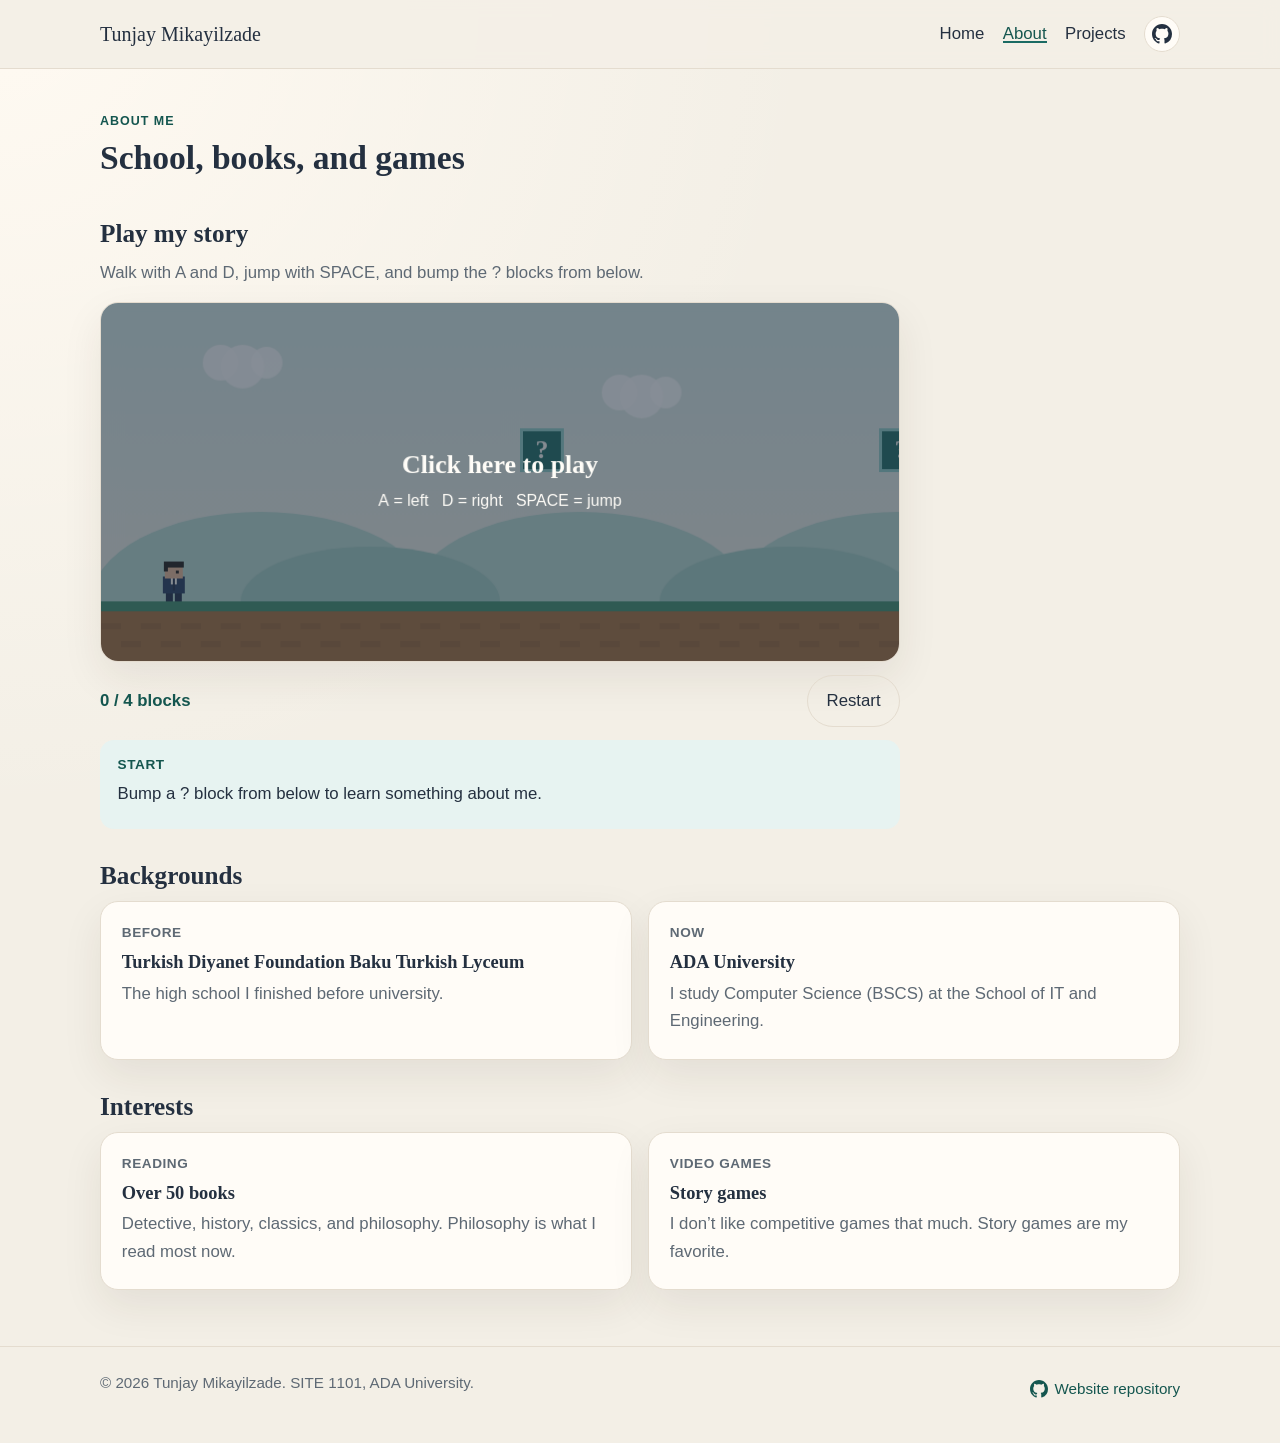
==== commit b351d44d: "Fix school name on About page" ====
--- a/about.html
+++ b/about.html
@@ -71,7 +71,7 @@
           <div class="card">
             <p class="card-label">Now</p>
             <h3>ADA University</h3>
-            <p>I study Computer Science (BSCS) at the School of Information Technologies and Engineering (SITE).</p>
+            <p>I study Computer Science (BSCS) at the School of IT and Engineering.</p>
           </div>
         </div>
       </section>
--- a/css/game.css
+++ b/css/game.css
@@ -0,0 +1,82 @@
+/* Platformer game on the About page */
+.game-intro {
+  margin-top: 0;
+  color: var(--muted);
+}
+
+.platformer {
+  max-width: 800px;
+}
+
+.platformer canvas {
+  display: block;
+  width: 100%;
+  height: auto;
+  aspect-ratio: 800 / 360;
+  border: 1px solid var(--line);
+  border-radius: 18px;
+  box-shadow: var(--shadow);
+  background: var(--card);
+  cursor: pointer;
+  touch-action: manipulation;
+}
+
+.platformer canvas:focus-visible {
+  outline: 3px solid var(--accent);
+  outline-offset: 3px;
+}
+
+.game-bar {
+  display: flex;
+  align-items: center;
+  justify-content: space-between;
+  gap: 1rem;
+  margin: 0.8rem 0;
+}
+
+.game-count {
+  margin: 0;
+  font-weight: 600;
+  color: var(--accent-dark);
+}
+
+.game-message {
+  min-height: 5.6rem;
+  background: var(--accent-soft);
+  border-radius: 14px;
+  padding: 0.9rem 1.1rem;
+}
+
+.game-message p {
+  margin: 0;
+}
+
+.game-message .card-label {
+  margin-bottom: 0.2rem;
+}
+
+.touch-controls {
+  display: none;
+  grid-template-columns: 1fr 2fr 1fr;
+  gap: 0.6rem;
+  margin-top: 0.8rem;
+}
+
+.touch-controls button {
+  font: inherit;
+  font-size: 1.1rem;
+  font-weight: 600;
+  padding: 0.8rem 0;
+  border: 1px solid var(--line);
+  border-radius: 14px;
+  background: var(--card);
+  color: var(--ink);
+  touch-action: none;
+  user-select: none;
+}
+
+@media (pointer: coarse) {
+  .touch-controls {
+    display: grid;
+  }
+}
